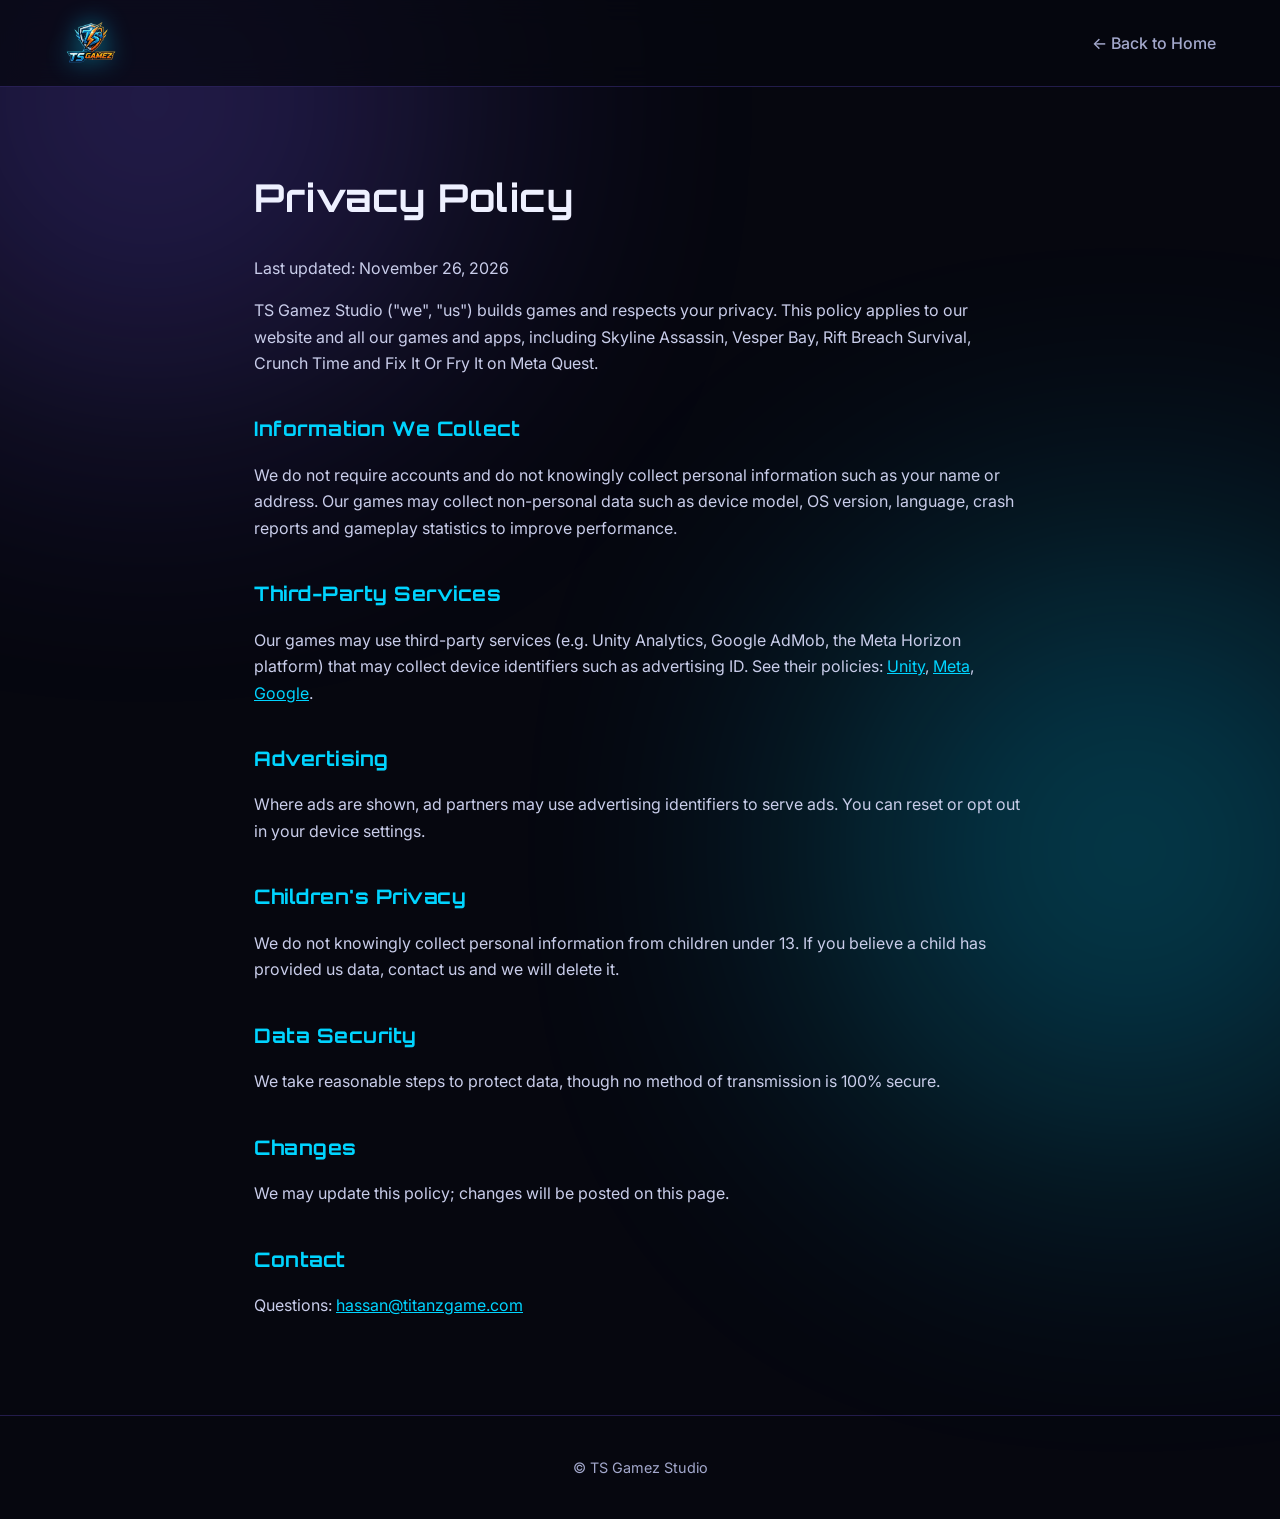
==== privacy.html @ 09d76e99 "TS Gamez Studio website Co-Authored-By: Claude Opus 5.5 <noreply@anthropic.com>" ====
<!DOCTYPE html><html lang="en"><head><meta charset="utf-8"><meta name="viewport" content="width=device-width,initial-scale=1"><title>Privacy Policy – TS Gamez Studio</title><link rel="icon" href="favicon.png"><link rel="stylesheet" href="style.css"></head><body>
<header class="scrolled"><nav><a class="logo" href="index.html"><img src="img/logo.png" alt="TS Gamez"></a><div class="menu" style="display:flex"><a href="index.html">← Back to Home</a></div></nav></header><div class="glow g1"></div><div class="glow g2"></div>
<div class="doc"><h1>Privacy Policy</h1><p>Last updated: November 26, 2026</p>
<p>TS Gamez Studio ("we", "us") builds games and respects your privacy. This policy applies to our website and all our games and apps, including Skyline Assassin, Vesper Bay, Rift Breach Survival, Crunch Time and Fix It Or Fry It on Meta Quest.</p>
<h2>Information We Collect</h2><p>We do not require accounts and do not knowingly collect personal information such as your name or address. Our games may collect non-personal data such as device model, OS version, language, crash reports and gameplay statistics to improve performance.</p>
<h2>Third-Party Services</h2><p>Our games may use third-party services (e.g. Unity Analytics, Google AdMob, the Meta Horizon platform) that may collect device identifiers such as advertising ID. See their policies: <a href="https://unity.com/legal/privacy-policy">Unity</a>, <a href="https://www.meta.com/legal/privacy-policy/">Meta</a>, <a href="https://policies.google.com/privacy">Google</a>.</p>
<h2>Advertising</h2><p>Where ads are shown, ad partners may use advertising identifiers to serve ads. You can reset or opt out in your device settings.</p>
<h2>Children's Privacy</h2><p>We do not knowingly collect personal information from children under 13. If you believe a child has provided us data, contact us and we will delete it.</p>
<h2>Data Security</h2><p>We take reasonable steps to protect data, though no method of transmission is 100% secure.</p>
<h2>Changes</h2><p>We may update this policy; changes will be posted on this page.</p>
<h2>Contact</h2><p>Questions: <a href="mailto:hassan@titanzgame.com">hassan@titanzgame.com</a></p></div>
<footer>© TS Gamez Studio</footer></body></html>
---- style.css ----
@import url('https://fonts.googleapis.com/css2?family=Orbitron:wght@600;800;900&family=Inter:wght@400;500;600;700&display=swap');
:root{--bg:#06070f;--card:rgba(20,23,48,.6);--line:rgba(124,92,255,.25);--accent:#7c5cff;--accent2:#00d4ff;--pink:#ff3d9a;--text:#eef0ff;--mute:#a3a8cc}
*{box-sizing:border-box}html{scroll-behavior:smooth}
body{margin:0;font-family:Inter,system-ui,sans-serif;background:var(--bg);color:var(--text);line-height:1.65;overflow-x:hidden}
h1,h2,h3,.logo{font-family:Orbitron,sans-serif;letter-spacing:.5px}
a{color:var(--accent2)}img{display:block;max-width:100%}
#bg{position:fixed;inset:0;z-index:-1;pointer-events:none}
.glow{position:fixed;width:600px;height:600px;border-radius:50%;filter:blur(140px);opacity:.28;z-index:-2;pointer-events:none}
.g1{background:var(--accent);top:-200px;left:-150px}.g2{background:var(--accent2);bottom:-250px;right:-150px}

/* NAV */
header{position:fixed;top:0;left:0;right:0;z-index:50;transition:.3s}
header.scrolled{background:rgba(6,7,15,.75);backdrop-filter:blur(14px);border-bottom:1px solid var(--line)}
nav{max-width:1200px;margin:auto;display:flex;justify-content:space-between;align-items:center;padding:16px 24px}
.logo{display:flex;align-items:center;gap:10px;font-weight:900;font-size:1.2rem;color:#fff;text-decoration:none}
.logo img{height:54px;filter:drop-shadow(0 0 12px rgba(0,212,255,.45))}.logo span{color:var(--accent2)}
.menu{display:flex;gap:28px;align-items:center}
.menu a{color:var(--mute);text-decoration:none;font-weight:500;position:relative}
.menu a:not(.btn):after{content:"";position:absolute;left:0;bottom:-6px;height:2px;width:0;background:linear-gradient(90deg,var(--accent),var(--accent2));transition:.3s}
.menu a:hover{color:#fff}.menu a:hover:after{width:100%}
.burger{display:none;background:none;border:0;color:#fff;font-size:1.8rem;cursor:pointer}
@media(max-width:860px){.burger{display:block}.menu{position:absolute;top:100%;left:0;right:0;flex-direction:column;background:rgba(6,7,15,.97);padding:24px;gap:18px;display:none;border-bottom:1px solid var(--line)}.menu.open{display:flex}}

/* BUTTONS */
.btn{display:inline-flex;align-items:center;gap:10px;padding:13px 28px;border-radius:40px;background:linear-gradient(90deg,var(--accent),var(--accent2));color:#fff!important;text-decoration:none;font-weight:700;border:0;cursor:pointer;font-size:1rem;transition:.3s;box-shadow:0 6px 24px rgba(124,92,255,.35)}
.btn:hover{transform:translateY(-3px);box-shadow:0 10px 34px rgba(0,212,255,.5)}
.btn.ghost{background:transparent;border:1.5px solid var(--line);box-shadow:none}.btn.ghost:hover{border-color:var(--accent2)}
.btn.off{background:rgba(255,255,255,.06);box-shadow:none;color:var(--mute)!important;pointer-events:none}
.btn svg{width:20px;height:20px}

/* HERO */
.hero{position:relative;min-height:100vh;display:flex;align-items:center;justify-content:center;text-align:center;padding:120px 24px 80px;overflow:hidden}
.slides{position:absolute;inset:0;z-index:-1}
.slides img{position:absolute;inset:0;width:100%;height:100%;object-fit:cover;opacity:0;transform:scale(1.1);transition:opacity 1.6s,transform 7s linear}
.slides img.on{opacity:.35;transform:scale(1)}
.slides:after{content:"";position:absolute;inset:0;background:radial-gradient(ellipse at center,rgba(6,7,15,.35),var(--bg) 75%),linear-gradient(transparent 60%,var(--bg))}
.hero-logo{width:200px;margin:0 auto 18px;animation:float 5s ease-in-out infinite;filter:drop-shadow(0 0 30px var(--accent))}
@keyframes float{50%{transform:translateY(-14px)}}
.eyebrow{display:inline-block;padding:6px 16px;border:1px solid var(--line);border-radius:30px;background:rgba(124,92,255,.1);color:var(--accent2);font-size:.85rem;font-weight:600;letter-spacing:2px;margin-bottom:18px}
.hero h1{font-size:clamp(2.4rem,7vw,5rem);line-height:1.05;margin:0 0 18px;font-weight:900}
.grad{background:linear-gradient(90deg,var(--accent),var(--accent2),var(--pink),var(--accent));background-size:300%;-webkit-background-clip:text;background-clip:text;color:transparent;animation:shine 8s linear infinite}
@keyframes shine{to{background-position:300%}}
.hero p{color:var(--mute);font-size:1.15rem;max-width:640px;margin:0 auto 32px}
.cta{display:flex;gap:14px;justify-content:center;flex-wrap:wrap}
.stats{display:flex;gap:50px;justify-content:center;flex-wrap:wrap;margin-top:60px}
.stats div{text-align:center}.stats b{font-family:Orbitron;font-size:2.4rem;display:block;color:#fff}.stats span{color:var(--mute);font-size:.9rem}
.scroll{position:absolute;bottom:28px;left:50%;width:26px;height:42px;border:2px solid var(--mute);border-radius:14px;transform:translateX(-50%)}
.scroll:after{content:"";position:absolute;left:50%;top:8px;width:4px;height:8px;background:var(--accent2);border-radius:2px;transform:translateX(-50%);animation:sc 1.8s infinite}
@keyframes sc{to{top:24px;opacity:0}}

/* SECTIONS */
section{max-width:1200px;margin:auto;padding:100px 24px}
.head{text-align:center;margin-bottom:60px}.head h2{font-size:clamp(1.8rem,4vw,2.8rem);margin:10px 0}.head p{color:var(--mute);max-width:600px;margin:auto}

/* GAMES */
.game{display:grid;grid-template-columns:1.25fr 1fr;gap:50px;align-items:center;margin-bottom:110px}
.game:nth-child(even){grid-template-columns:1fr 1.25fr}.game:nth-child(even) .shot{order:2}
.shot{position:relative;border-radius:20px;overflow:hidden;aspect-ratio:16/9;border:1px solid var(--line);box-shadow:0 30px 80px rgba(0,0,0,.6),0 0 0 1px rgba(255,255,255,.03);transform-style:preserve-3d;transition:transform .2s}
.shot img{width:100%;height:100%;object-fit:cover;transition:transform .8s}
.shot:hover img{transform:scale(1.07)}
.shot:before{content:"";position:absolute;inset:-2px;border-radius:22px;padding:2px;background:linear-gradient(135deg,var(--accent),transparent 40%,var(--accent2));-webkit-mask:linear-gradient(#000 0 0) content-box,linear-gradient(#000 0 0);-webkit-mask-composite:xor;mask-composite:exclude;z-index:2;pointer-events:none}
.shot .plat{position:absolute;top:14px;left:14px;z-index:3;background:rgba(6,7,15,.75);backdrop-filter:blur(6px);padding:6px 14px;border-radius:20px;font-size:.8rem;font-weight:700}
.num{font-family:Orbitron;font-size:.9rem;color:var(--accent2);letter-spacing:3px}
.info h3{font-size:clamp(1.6rem,3vw,2.3rem);margin:8px 0 14px}
.info p{color:var(--mute);font-size:1.05rem}
.tags{display:flex;flex-wrap:wrap;gap:8px;margin:18px 0 26px}
.tags span{font-size:.8rem;padding:5px 14px;border-radius:20px;background:rgba(124,92,255,.12);border:1px solid var(--line);color:#cfd3ff}
@media(max-width:860px){.game,.game:nth-child(even){grid-template-columns:1fr;gap:26px;margin-bottom:80px}.game:nth-child(even) .shot{order:0}}

/* VR */
.vr{position:relative;border-radius:28px;padding:60px;overflow:hidden;background:linear-gradient(135deg,rgba(124,92,255,.18),rgba(0,212,255,.08));border:1px solid var(--line);display:grid;grid-template-columns:1.1fr 1fr;gap:50px;align-items:center}
.vr h2{font-size:clamp(1.7rem,3.5vw,2.5rem);margin:14px 0}.vr p{color:var(--mute)}
.feat{display:grid;grid-template-columns:1fr 1fr;gap:14px;margin:26px 0 32px}
.feat div{background:rgba(6,7,15,.5);border:1px solid var(--line);border-radius:14px;padding:16px;font-size:.92rem;transition:.3s}
.feat div:hover{border-color:var(--accent2);transform:translateY(-4px)}
.feat b{display:block;font-size:1.4rem;margin-bottom:4px}
.vr-img{border-radius:20px;overflow:hidden;transform:rotate(2deg);box-shadow:0 30px 70px rgba(0,0,0,.6)}
.badge{display:inline-block;background:linear-gradient(90deg,var(--accent),var(--accent2));padding:5px 16px;border-radius:20px;font-size:.78rem;font-weight:800;letter-spacing:2px}
@media(max-width:860px){.vr{grid-template-columns:1fr;padding:34px 24px}.feat{grid-template-columns:1fr}}

/* ABOUT */
.about{display:grid;grid-template-columns:repeat(3,1fr);gap:22px}
.about div{background:var(--card);backdrop-filter:blur(10px);border:1px solid var(--line);border-radius:20px;padding:30px;transition:.35s}
.about div:hover{transform:translateY(-8px);border-color:var(--accent);box-shadow:0 20px 50px rgba(124,92,255,.25)}
.about i{font-style:normal;font-size:2rem}.about h3{font-size:1.05rem;margin:12px 0 8px}.about p{color:var(--mute);margin:0;font-size:.95rem}
@media(max-width:860px){.about{grid-template-columns:1fr}}

/* CONTACT */
.contact{display:grid;grid-template-columns:1fr 1.3fr;gap:50px;align-items:start}
.contact .side p{color:var(--mute)}
form{display:grid;gap:14px;background:var(--card);backdrop-filter:blur(12px);border:1px solid var(--line);border-radius:24px;padding:32px}
.row{display:grid;grid-template-columns:1fr 1fr;gap:14px}
input,textarea,select{width:100%;background:rgba(6,7,15,.7);border:1px solid var(--line);color:#fff;padding:14px 16px;border-radius:12px;font:inherit;transition:.25s}
input:focus,textarea:focus,select:focus{outline:0;border-color:var(--accent2);box-shadow:0 0 0 4px rgba(0,212,255,.12)}
@media(max-width:860px){.contact,.row{grid-template-columns:1fr}}

/* REVEAL + FOOTER */
.reveal{opacity:0;transform:translateY(50px);transition:opacity 1s,transform 1s cubic-bezier(.2,.8,.2,1)}.reveal.show{opacity:1;transform:none}
footer{border-top:1px solid var(--line);padding:40px 24px;text-align:center;color:var(--mute);font-size:.9rem}
footer .logo{justify-content:center;margin-bottom:12px}
footer a{color:var(--mute);margin:0 10px}footer a:hover{color:#fff}

/* PRIVACY */
.doc{max-width:820px;margin:auto;padding:140px 24px 80px}.doc h1{font-size:2.4rem}.doc h2{margin-top:36px;font-size:1.25rem;color:var(--accent2)}.doc p{color:#c9cdea}
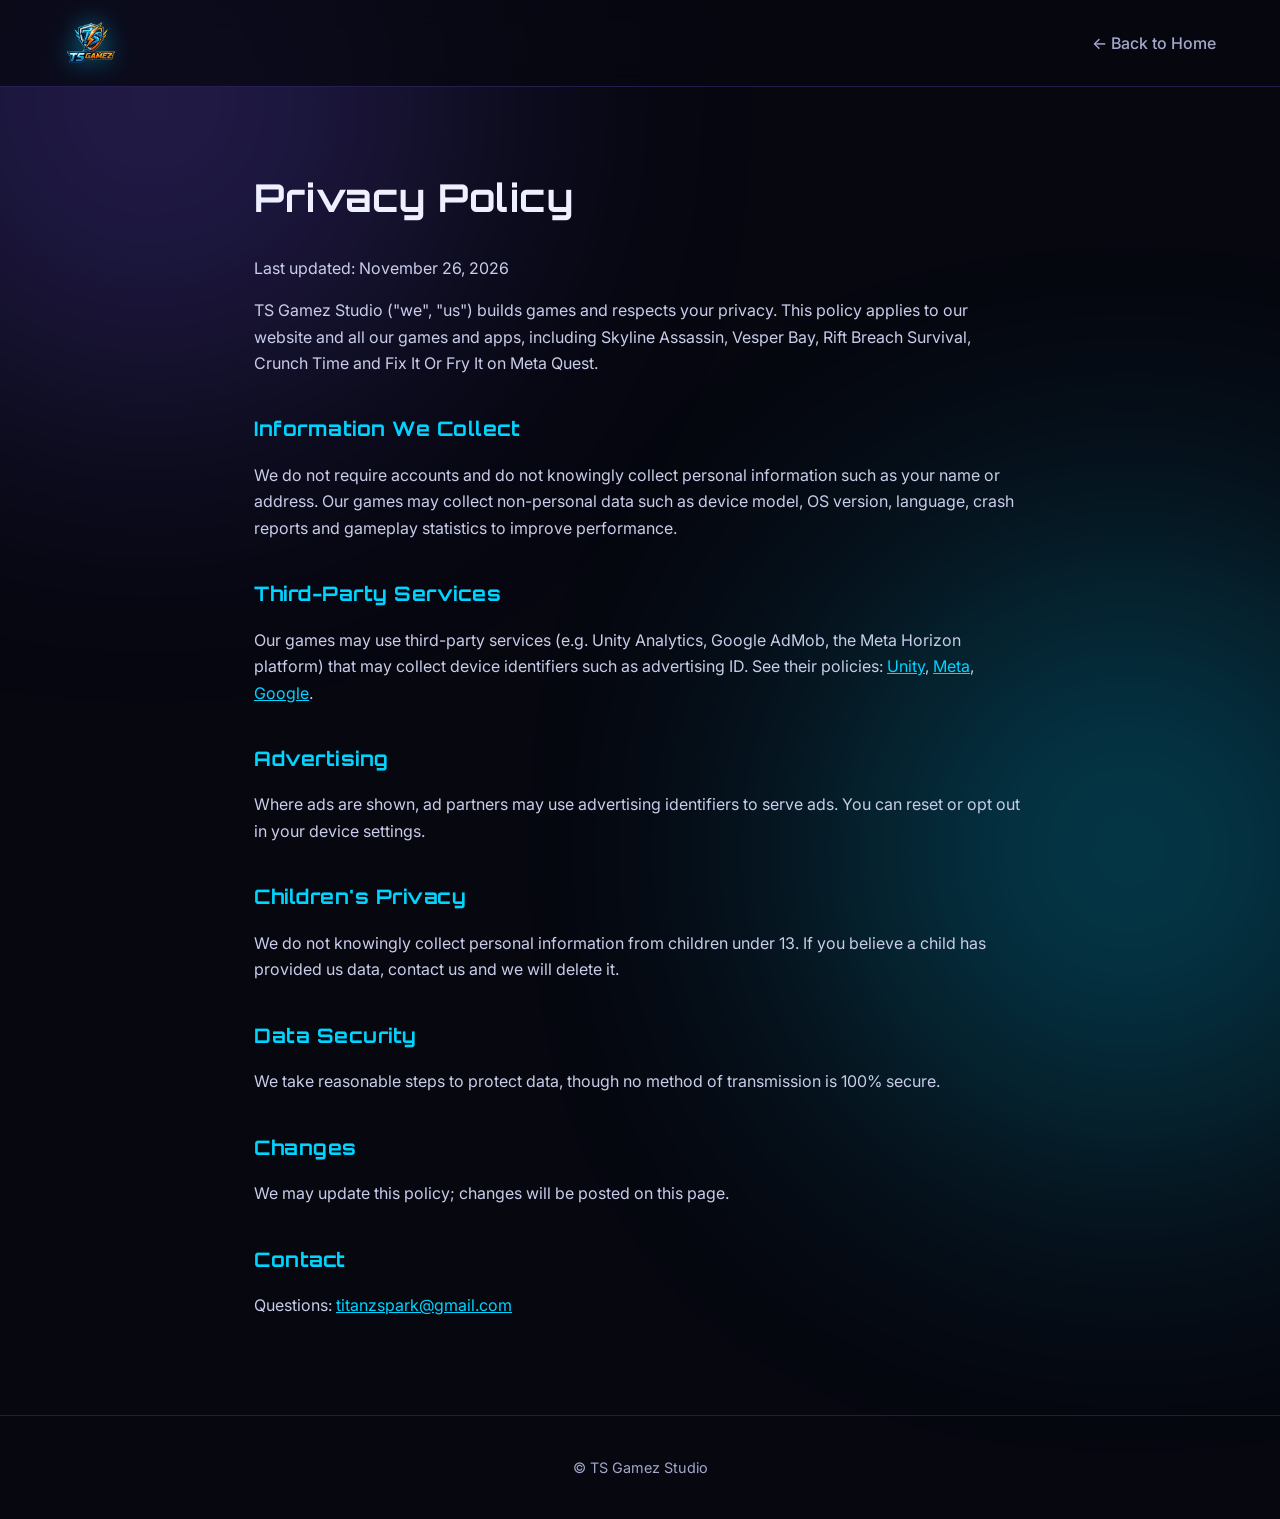
==== commit 0e3173f9: "Use titanzspark@gmail.com as studio contact email Co-Authored-By: Claude Opus 5.5 <noreply@anthropic" ====
--- a/privacy.html
+++ b/privacy.html
@@ -8,5 +8,5 @@
 <h2>Children's Privacy</h2><p>We do not knowingly collect personal information from children under 13. If you believe a child has provided us data, contact us and we will delete it.</p>
 <h2>Data Security</h2><p>We take reasonable steps to protect data, though no method of transmission is 100% secure.</p>
 <h2>Changes</h2><p>We may update this policy; changes will be posted on this page.</p>
-<h2>Contact</h2><p>Questions: <a href="mailto:hassan@titanzgame.com">hassan@titanzgame.com</a></p></div>
+<h2>Contact</h2><p>Questions: <a href="mailto:titanzspark@gmail.com">titanzspark@gmail.com</a></p></div>
 <footer>© TS Gamez Studio</footer></body></html>
--- a/style.css
+++ b/style.css
@@ -54,7 +54,7 @@
 
 /* GAMES */
 .game{display:grid;grid-template-columns:1.25fr 1fr;gap:50px;align-items:center;margin-bottom:110px}
-.game:nth-child(even){grid-template-columns:1fr 1.25fr}.game:nth-child(even) .shot{order:2}
+.game:nth-child(even){grid-template-columns:1fr 1.25fr}
 .shot{position:relative;border-radius:20px;overflow:hidden;aspect-ratio:16/9;border:1px solid var(--line);box-shadow:0 30px 80px rgba(0,0,0,.6),0 0 0 1px rgba(255,255,255,.03);transform-style:preserve-3d;transition:transform .2s}
 .shot img{width:100%;height:100%;object-fit:cover;transition:transform .8s}
 .shot:hover img{transform:scale(1.07)}
@@ -65,7 +65,7 @@
 .info p{color:var(--mute);font-size:1.05rem}
 .tags{display:flex;flex-wrap:wrap;gap:8px;margin:18px 0 26px}
 .tags span{font-size:.8rem;padding:5px 14px;border-radius:20px;background:rgba(124,92,255,.12);border:1px solid var(--line);color:#cfd3ff}
-@media(max-width:860px){.game,.game:nth-child(even){grid-template-columns:1fr;gap:26px;margin-bottom:80px}.game:nth-child(even) .shot{order:0}}
+@media(max-width:860px){.game,.game:nth-child(even){grid-template-columns:1fr;gap:26px;margin-bottom:80px}}
 
 /* VR */
 .vr{position:relative;border-radius:28px;padding:60px;overflow:hidden;background:linear-gradient(135deg,rgba(124,92,255,.18),rgba(0,212,255,.08));border:1px solid var(--line);display:grid;grid-template-columns:1.1fr 1fr;gap:50px;align-items:center}
@@ -102,3 +102,18 @@
 
 /* PRIVACY */
 .doc{max-width:820px;margin:auto;padding:140px 24px 80px}.doc h1{font-size:2.4rem}.doc h2{margin-top:36px;font-size:1.25rem;color:var(--accent2)}.doc p{color:#c9cdea}
+
+/* GALLERY + LIGHTBOX */
+.shot{cursor:zoom-in}.shot img{transition:transform .8s,opacity .2s}
+.zoom{position:absolute;right:14px;bottom:14px;z-index:3;width:38px;height:38px;display:grid;place-items:center;border-radius:50%;background:rgba(6,7,15,.7);backdrop-filter:blur(6px);font-size:1.1rem;opacity:0;transition:.3s}
+.shot:hover .zoom{opacity:1}
+.thumbs{display:flex;gap:10px;margin-top:14px;overflow-x:auto;padding-bottom:4px;scrollbar-width:thin}
+.thumbs img{width:92px;aspect-ratio:16/9;object-fit:cover;border-radius:8px;cursor:pointer;opacity:.5;border:2px solid transparent;transition:.25s;flex:none}
+.thumbs img:hover{opacity:.9;transform:translateY(-3px)}.thumbs img.act{opacity:1;border-color:var(--accent2)}
+.game:nth-child(even) .media{order:2}
+@media(max-width:860px){.game:nth-child(even) .media{order:0}}
+.lb{position:fixed;inset:0;z-index:100;background:rgba(3,4,10,.94);backdrop-filter:blur(8px);display:none;align-items:center;justify-content:center;padding:30px}
+.lb.open{display:flex;animation:fade .3s}@keyframes fade{from{opacity:0}}
+.lb img{max-width:92vw;max-height:86vh;border-radius:14px;box-shadow:0 0 80px rgba(124,92,255,.35)}
+.lb button{position:absolute;background:rgba(255,255,255,.08);border:1px solid var(--line);color:#fff;font-size:2rem;width:56px;height:56px;border-radius:50%;cursor:pointer;transition:.2s}
+.lb button:hover{background:var(--accent)}.lb .x{top:20px;right:20px;font-size:1.3rem}.lb .pv{left:20px}.lb .nx{right:20px}
